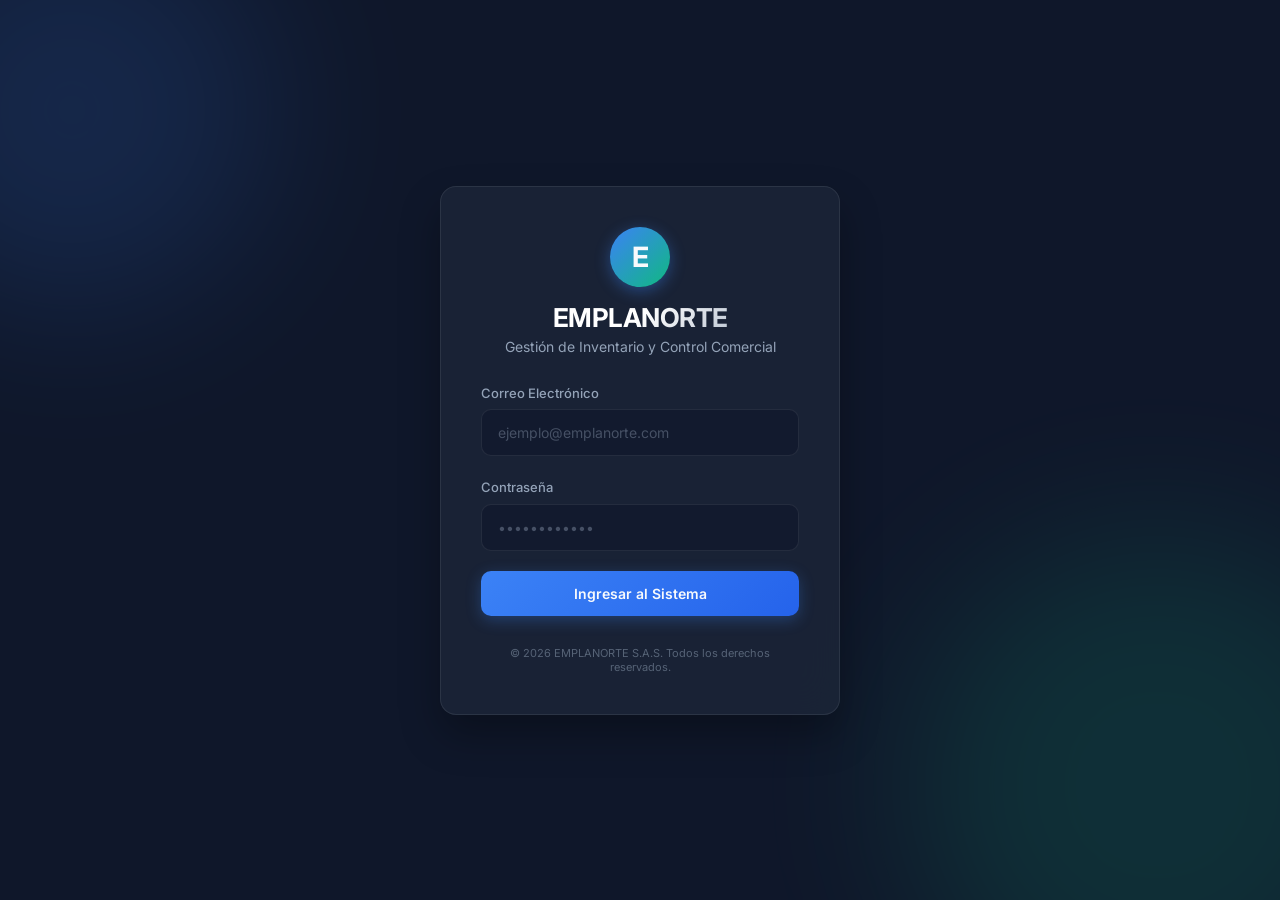
==== src/frontend/index.html @ bae35817 "Se trabajo el backen, frontend, una modificaion a la bd y ademas las pruenas unitarias" ====
<!DOCTYPE html>
<html lang="es">
<head>
    <meta charset="UTF-8">
    <meta name="viewport" content="width=device-width, initial-scale=1.0">
    <title>EMPLANORTE - Iniciar Sesión</title>
    <!-- Google Fonts: Inter -->
    <link rel="preconnect" href="https://fonts.googleapis.com">
    <link rel="preconnect" href="https://fonts.gstatic.com" crossorigin>
    <link href="https://fonts.googleapis.com/css2?family=Inter:wght@300;400;500;600;700&display=swap" rel="stylesheet">
    <!-- Estilos base y de login -->
    <link rel="stylesheet" href="css/styles.css">
</head>
<body class="login-body">
    <div class="login-background">
        <div class="circle circle-1"></div>
        <div class="circle circle-2"></div>
    </div>
    
    <main class="login-container">
        <div class="login-card">
            <div class="login-header">
                <div class="logo-placeholder">E</div>
                <h1>EMPLANORTE</h1>
                <p>Gestión de Inventario y Control Comercial</p>
            </div>
            
            <form id="loginForm" class="login-form">
                <div class="form-group">
                    <label for="correo">Correo Electrónico</label>
                    <div class="input-wrapper">
                        <input type="email" id="correo" placeholder="ejemplo@emplanorte.com" required>
                    </div>
                </div>
                
                <div class="form-group">
                    <div class="label-row">
                        <label for="contrasena">Contraseña</label>
                    </div>
                    <div class="input-wrapper">
                        <input type="password" id="contrasena" placeholder="••••••••••••" required>
                    </div>
                </div>

                <div id="errorMessage" class="error-message hidden">
                    Credenciales incorrectas. Intente nuevamente.
                </div>
                
                <button type="submit" id="btnLogin" class="btn btn-primary btn-block">
                    <span>Ingresar al Sistema</span>
                    <div class="btn-shine"></div>
                </button>
            </form>
            
            <div class="login-footer">
                <p>&copy; 2026 EMPLANORTE S.A.S. Todos los derechos reservados.</p>
            </div>
        </div>
    </main>

    <!-- Scripts de lógica base -->
    <script src="js/api.js"></script>
    <script>
        document.getElementById('loginForm').addEventListener('submit', async (e) => {
            e.preventDefault();
            const correo = document.getElementById('correo').value;
            const contrasena = document.getElementById('contrasena').value;
            const errorMsg = document.getElementById('errorMessage');
            const btn = document.getElementById('btnLogin');
            
            errorMsg.classList.add('hidden');
            btn.disabled = true;
            btn.classList.add('loading');

            try {
                const response = await ApiClient.login(correo, contrasena);
                if (response.token) {
                    // Guardar datos de sesión
                    localStorage.setItem('emplanorte_session', JSON.stringify(response));
                    // Redirigir al dashboard
                    window.location.href = 'pages/dashboard.html';
                } else {
                    errorMsg.textContent = response.message || 'Credenciales incorrectas';
                    errorMsg.classList.remove('hidden');
                }
            } catch (err) {
                errorMsg.textContent = 'Error de conexión con el servidor backend.';
                errorMsg.classList.remove('hidden');
                console.error(err);
            } finally {
                btn.disabled = false;
                btn.classList.remove('loading');
            }
        });
    </script>
</body>
</html>
---- src/frontend/css/styles.css ----
/* ============================================================
   ESTILOS GLOBALES - EMPLANORTE S.A.S.
   Diseño Premium: Dark Mode/Glassmorphism y Tipografía Moderna
   ============================================================ */

:root {
    /* Paleta de colores */
    --bg-dark: #0f172a;       /* Slate 900 */
    --bg-card: rgba(30, 41, 59, 0.7); /* Slate 800 translúcido */
    --primary: #3b82f6;       /* Azul eléctrico */
    --primary-hover: #2563eb;
    --accent: #10b981;        /* Verde menta/esmeralda */
    --text-primary: #f8fafc;  /* Blanco suave */
    --text-secondary: #94a3b8;/* Gris slate */
    --border-color: rgba(255, 255, 255, 0.08);
    --border-focus: #3b82f6;
    
    /* Fuentes y bordes */
    --font-sans: 'Inter', sans-serif;
    --radius-lg: 16px;
    --radius-md: 10px;
    --transition: all 0.3s cubic-bezier(0.4, 0, 0.2, 1);
}

/* Reset base */
* {
    margin: 0;
    padding: 0;
    box-sizing: border-box;
}

body {
    font-family: var(--font-sans);
    background-color: var(--bg-dark);
    color: var(--text-primary);
    min-height: 100vh;
    overflow-x: hidden;
}

/* ============================================================
   ESTILOS DE INICIAR SESIÓN (LOGIN)
   ============================================================ */

.login-body {
    display: flex;
    justify-content: center;
    align-items: center;
    position: relative;
}

/* Esferas decorativas de fondo para Glassmorphism */
.login-background {
    position: absolute;
    width: 100%;
    height: 100%;
    overflow: hidden;
    z-index: 1;
}

.circle {
    position: absolute;
    border-radius: 50%;
    filter: blur(80px);
    opacity: 0.15;
}

.circle-1 {
    width: 400px;
    height: 400px;
    background: var(--primary);
    top: -10%;
    left: -10%;
}

.circle-2 {
    width: 500px;
    height: 500px;
    background: var(--accent);
    bottom: -15%;
    right: -10%;
}

/* Contenedor principal del Login */
.login-container {
    position: relative;
    width: 100%;
    max-width: 440px;
    padding: 20px;
    z-index: 10;
}

/* Tarjeta de Login (Glassmorphism) */
.login-card {
    background: var(--bg-card);
    backdrop-filter: blur(20px);
    -webkit-backdrop-filter: blur(20px);
    border: 1px solid var(--border-color);
    border-radius: var(--radius-lg);
    padding: 40px;
    box-shadow: 0 20px 40px rgba(0, 0, 0, 0.3);
    animation: fadeIn 0.6s ease-out;
}

.login-header {
    text-align: center;
    margin-bottom: 30px;
}

.logo-placeholder {
    width: 60px;
    height: 60px;
    background: linear-gradient(135deg, var(--primary), var(--accent));
    border-radius: 50%;
    display: flex;
    justify-content: center;
    align-items: center;
    margin: 0 auto 15px;
    font-size: 28px;
    font-weight: 700;
    color: var(--text-primary);
    box-shadow: 0 4px 15px rgba(59, 130, 246, 0.4);
}

.login-header h1 {
    font-size: 26px;
    font-weight: 700;
    letter-spacing: -0.5px;
    margin-bottom: 5px;
    background: linear-gradient(135deg, #ffffff 50%, var(--text-secondary));
    -webkit-background-clip: text;
    -webkit-text-fill-color: transparent;
}

.login-header p {
    color: var(--text-secondary);
    font-size: 14px;
}

/* Inputs y Formularios */
.login-form {
    display: flex;
    flex-direction: column;
    gap: 20px;
}

.form-group {
    display: flex;
    flex-direction: column;
    gap: 8px;
}

.form-group label {
    font-size: 13px;
    font-weight: 500;
    color: var(--text-secondary);
}

.input-wrapper {
    position: relative;
}

.input-wrapper input {
    width: 100%;
    padding: 14px 16px;
    background: rgba(15, 23, 42, 0.6);
    border: 1px solid var(--border-color);
    border-radius: var(--radius-md);
    color: var(--text-primary);
    font-size: 14px;
    font-family: var(--font-sans);
    outline: none;
    transition: var(--transition);
}

.input-wrapper input:focus {
    border-color: var(--border-focus);
    box-shadow: 0 0 0 3px rgba(59, 130, 246, 0.2);
    background: rgba(15, 23, 42, 0.8);
}

.input-wrapper input::placeholder {
    color: rgba(148, 163, 184, 0.4);
}

/* Botones Premium */
.btn {
    display: inline-flex;
    justify-content: center;
    align-items: center;
    padding: 14px 24px;
    border: none;
    border-radius: var(--radius-md);
    font-size: 14px;
    font-weight: 600;
    font-family: var(--font-sans);
    cursor: pointer;
    transition: var(--transition);
    position: relative;
    overflow: hidden;
}

.btn-primary {
    background: linear-gradient(135deg, var(--primary), var(--primary-hover));
    color: var(--text-primary);
    box-shadow: 0 4px 15px rgba(59, 130, 246, 0.3);
}

.btn-primary:hover {
    transform: translateY(-2px);
    box-shadow: 0 6px 20px rgba(59, 130, 246, 0.4);
}

.btn-primary:active {
    transform: translateY(0);
}

.btn-block {
    width: 100%;
}

/* Brillo en Hover para Botones */
.btn-shine {
    position: absolute;
    top: 0;
    left: -100%;
    width: 50%;
    height: 100%;
    background: linear-gradient(
        to right,
        rgba(255, 255, 255, 0) 0%,
        rgba(255, 255, 255, 0.3) 100%
    );
    transform: skewX(-25deg);
    transition: 0.75s;
}

.btn:hover .btn-shine {
    left: 125%;
}

/* Mensajes de error */
.error-message {
    background: rgba(239, 68, 68, 0.1);
    border: 1px solid rgba(239, 68, 68, 0.2);
    color: #f87171;
    font-size: 13px;
    padding: 12px;
    border-radius: var(--radius-md);
    text-align: center;
    animation: shake 0.4s ease-in-out;
}

.hidden {
    display: none;
}

/* Footer del Login */
.login-footer {
    margin-top: 30px;
    text-align: center;
}

.login-footer p {
    font-size: 11px;
    color: rgba(148, 163, 184, 0.5);
}

/* ============================================================
   ANIMACIONES
   ============================================================ */

@keyframes fadeIn {
    from {
        opacity: 0;
        transform: translateY(20px);
    }
    to {
        opacity: 1;
        transform: translateY(0);
    }
}

@keyframes shake {
    0%, 100% { transform: translateX(0); }
    25% { transform: translateX(-6px); }
    75% { transform: translateX(6px); }
}

/* Efecto de cargando en botón */
.btn.loading span {
    visibility: hidden;
    opacity: 0;
}

.btn.loading::after {
    content: "";
    position: absolute;
    width: 20px;
    height: 20px;
    top: 0;
    left: 0;
    right: 0;
    bottom: 0;
    margin: auto;
    border: 3px solid transparent;
    border-top-color: var(--text-primary);
    border-radius: 50%;
    animation: spin 1s ease infinite;
}

@keyframes spin {
    from { transform: rotate(0deg); }
    to { transform: rotate(360deg); }
}
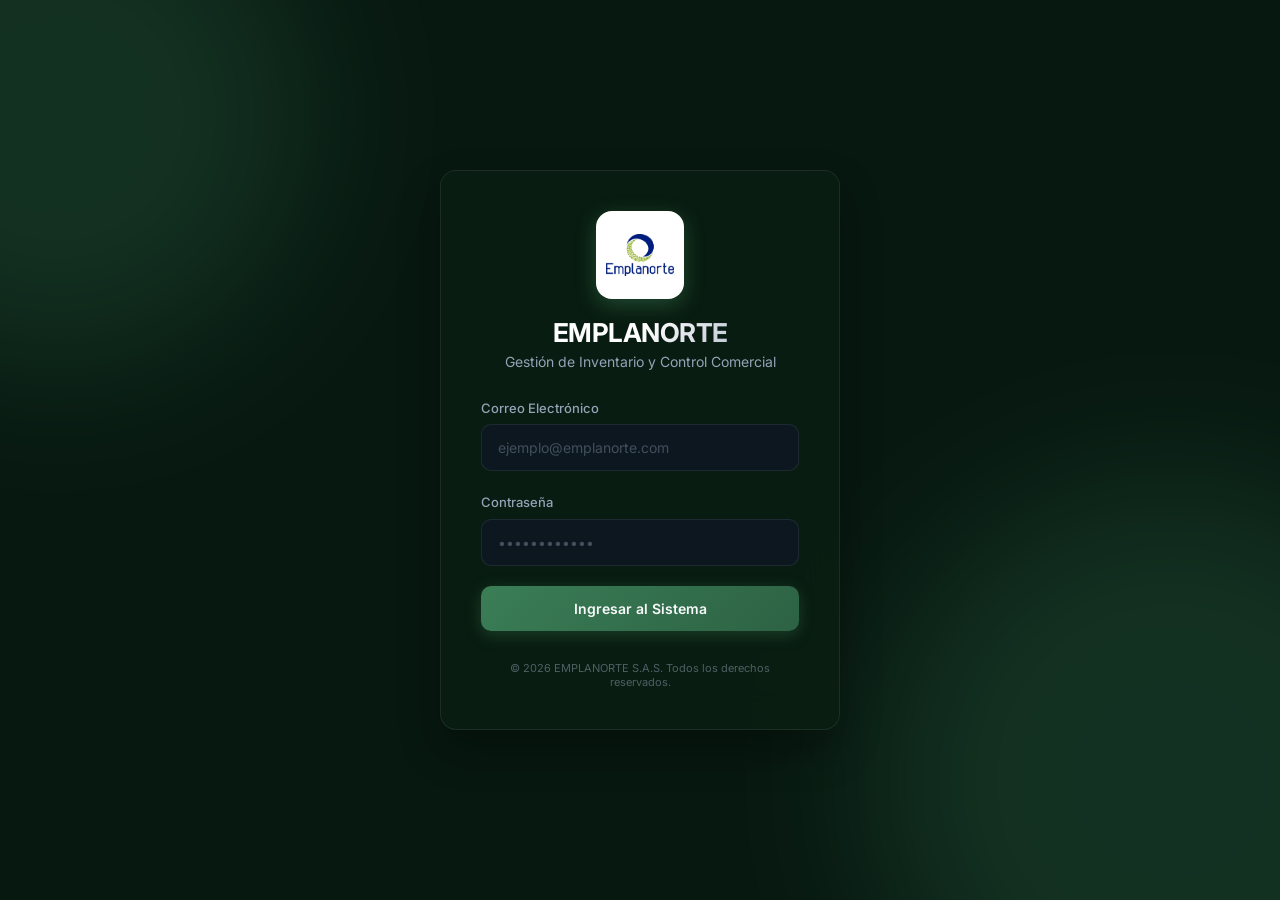
==== commit e31f463e: "modificaion al frontend y se añadio un apartado de gaficas para resumenes de ventas y compras ademas" ====
--- a/src/frontend/index.html
+++ b/src/frontend/index.html
@@ -4,6 +4,7 @@
     <meta charset="UTF-8">
     <meta name="viewport" content="width=device-width, initial-scale=1.0">
     <title>EMPLANORTE - Iniciar Sesión</title>
+    <link rel="icon" type="image/png" href="img/Logo.png">
     <!-- Google Fonts: Inter -->
     <link rel="preconnect" href="https://fonts.googleapis.com">
     <link rel="preconnect" href="https://fonts.gstatic.com" crossorigin>
@@ -20,7 +21,9 @@
     <main class="login-container">
         <div class="login-card">
             <div class="login-header">
-                <div class="logo-placeholder">E</div>
+                <div class="login-logo-wrapper">
+                    <img src="img/Logo.png" alt="EMPLANORTE">
+                </div>
                 <h1>EMPLANORTE</h1>
                 <p>Gestión de Inventario y Control Comercial</p>
             </div>
--- a/src/frontend/css/styles.css
+++ b/src/frontend/css/styles.css
@@ -5,15 +5,15 @@
 
 :root {
     /* Paleta de colores */
-    --bg-dark: #0f172a;       /* Slate 900 */
-    --bg-card: rgba(30, 41, 59, 0.7); /* Slate 800 translúcido */
-    --primary: #3b82f6;       /* Azul eléctrico */
-    --primary-hover: #2563eb;
-    --accent: #10b981;        /* Verde menta/esmeralda */
+    --bg-dark: #071810;       /* Verde muy oscuro / casi negro */
+    --bg-card: rgba(10, 30, 18, 0.80); /* Verde oscuro translúcido */
+    --primary: #3a7e56;       /* Verde EMPLANORTE */
+    --primary-hover: #2d6244;
+    --accent: #6ee7a0;        /* Verde claro complementario */
     --text-primary: #f8fafc;  /* Blanco suave */
     --text-secondary: #94a3b8;/* Gris slate */
     --border-color: rgba(255, 255, 255, 0.08);
-    --border-focus: #3b82f6;
+    --border-focus: #4ade80;
     
     /* Fuentes y bordes */
     --font-sans: 'Inter', sans-serif;
@@ -65,19 +65,21 @@
 }
 
 .circle-1 {
-    width: 400px;
-    height: 400px;
-    background: var(--primary);
-    top: -10%;
-    left: -10%;
-}
-
-.circle-2 {
     width: 500px;
     height: 500px;
+    background: var(--primary);
+    top: -15%;
+    left: -15%;
+    opacity: 0.25;
+}
+
+.circle-2 {
+    width: 600px;
+    height: 600px;
     background: var(--accent);
-    bottom: -15%;
-    right: -10%;
+    bottom: -20%;
+    right: -15%;
+    opacity: 0.12;
 }
 
 /* Contenedor principal del Login */
@@ -106,19 +108,23 @@
     margin-bottom: 30px;
 }
 
-.logo-placeholder {
-    width: 60px;
-    height: 60px;
-    background: linear-gradient(135deg, var(--primary), var(--accent));
-    border-radius: 50%;
+.login-logo-wrapper {
+    width: 88px;
+    height: 88px;
+    background: #ffffff;
+    border-radius: 16px;
     display: flex;
     justify-content: center;
     align-items: center;
-    margin: 0 auto 15px;
-    font-size: 28px;
-    font-weight: 700;
-    color: var(--text-primary);
-    box-shadow: 0 4px 15px rgba(59, 130, 246, 0.4);
+    margin: 0 auto 18px;
+    padding: 10px;
+    box-shadow: 0 6px 20px rgba(58, 126, 86, 0.45);
+}
+
+.login-logo-wrapper img {
+    width: 100%;
+    height: 100%;
+    object-fit: contain;
 }
 
 .login-header h1 {
@@ -174,8 +180,8 @@
 
 .input-wrapper input:focus {
     border-color: var(--border-focus);
-    box-shadow: 0 0 0 3px rgba(59, 130, 246, 0.2);
-    background: rgba(15, 23, 42, 0.8);
+    box-shadow: 0 0 0 3px rgba(58, 126, 86, 0.25);
+    background: rgba(7, 24, 16, 0.85);
 }
 
 .input-wrapper input::placeholder {
@@ -202,12 +208,12 @@
 .btn-primary {
     background: linear-gradient(135deg, var(--primary), var(--primary-hover));
     color: var(--text-primary);
-    box-shadow: 0 4px 15px rgba(59, 130, 246, 0.3);
+    box-shadow: 0 4px 15px rgba(58, 126, 86, 0.35);
 }
 
 .btn-primary:hover {
     transform: translateY(-2px);
-    box-shadow: 0 6px 20px rgba(59, 130, 246, 0.4);
+    box-shadow: 0 6px 20px rgba(58, 126, 86, 0.50);
 }
 
 .btn-primary:active {
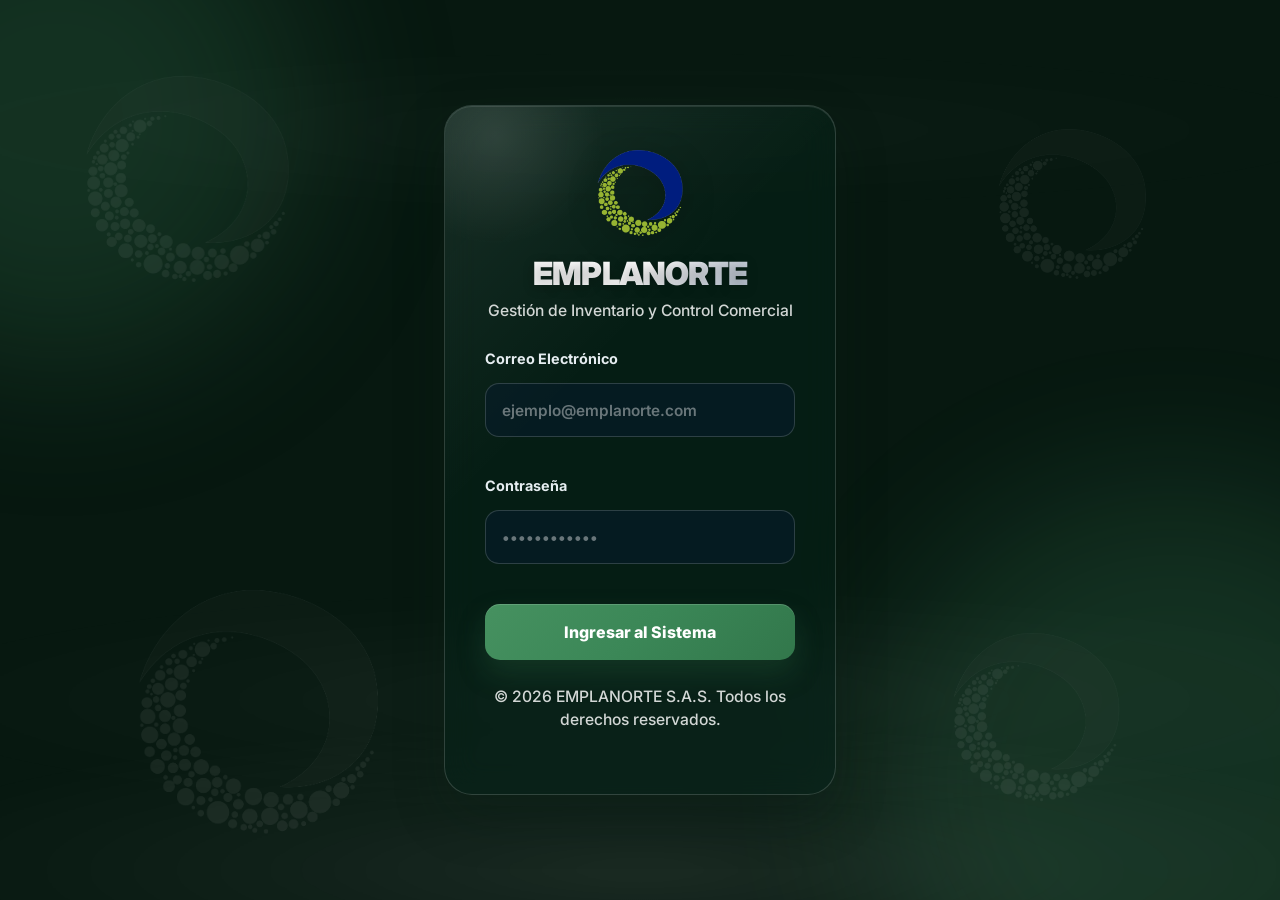
==== commit 50a45e6b: "Mejora visual del login con animaciones Se mejoró la pantalla de inicio de sesión del sistema Emplan" ====
--- a/src/frontend/index.html
+++ b/src/frontend/index.html
@@ -13,17 +13,30 @@
     <link rel="stylesheet" href="css/styles.css">
 </head>
 <body class="login-body">
+
     <div class="login-background">
         <div class="circle circle-1"></div>
         <div class="circle circle-2"></div>
     </div>
-    
+<body class="login-page">
+
+    <div class="login-background">
+        <span class="bg-wave wave-1"></span>
+        <span class="bg-wave wave-2"></span>
+        <span class="bg-wave wave-3"></span>
+
+        <span class="bg-logo logo-1"></span>
+        <span class="bg-logo logo-2"></span>
+        <span class="bg-logo logo-3"></span>
+        <span class="bg-logo logo-4"></span>
+    </div>
+
     <main class="login-container">
         <div class="login-card">
             <div class="login-header">
-                <div class="login-logo-wrapper">
-                    <img src="img/Logo.png" alt="EMPLANORTE">
-                </div>
+               <div class="logo-container">
+    <img src="img/Circulo.png" alt="Emplanorte" class="logo">
+</div>
                 <h1>EMPLANORTE</h1>
                 <p>Gestión de Inventario y Control Comercial</p>
             </div>
--- a/src/frontend/css/styles.css
+++ b/src/frontend/css/styles.css
@@ -318,3 +318,776 @@
     from { transform: rotate(0deg); }
     to { transform: rotate(360deg); }
 }
+/* ============================================================
+   LOGIN MEJORADO - EMPLANORTE
+   Autor: Salomé A.
+   Fecha: 08/06/2026
+   ============================================================ */
+
+:root {
+    --login-green-dark: #061f15;
+    --login-green: #1f6b43;
+    --login-green-light: #3d8b5a;
+    --login-blue: #1d4ed8;
+    --login-white: #ffffff;
+    --login-muted: #a9b8c7;
+    --login-border: rgba(255, 255, 255, 0.14);
+    --login-input: rgba(15, 29, 42, 0.88);
+}
+
+/* Fondo general del login */
+.login-page,
+body.login-page {
+    min-height: 100vh;
+    margin: 0;
+    font-family: 'Inter', sans-serif;
+    background:
+        radial-gradient(circle at top left, rgba(255,255,255,0.10), transparent 25%),
+        radial-gradient(circle at bottom right, rgba(208, 250, 208, 0.33), transparent 22%),
+        linear-gradient(135deg, #3a7f5c 0%, #4f9872 30%, #78b39a 58%, #dbe5eb 100%);
+    overflow: hidden;
+    position: relative;
+}
+
+/* Partículas / luces decorativas */
+.login-page::before,
+body.login-page::before {
+    content: "";
+    position: fixed;
+    inset: -120px;
+    background:
+        radial-gradient(circle, rgba(255, 255, 255, 0.08) 1px, transparent 1px);
+    background-size: 46px 46px;
+    opacity: 0.22;
+    animation: moveParticles 18s linear infinite;
+    pointer-events: none;
+}
+
+.login-page::after,
+body.login-page::after {
+    content: "";
+    position: fixed;
+    width: 520px;
+    height: 520px;
+    right: -180px;
+    bottom: -180px;
+    border-radius: 50%;
+    background: radial-gradient(circle, rgba(61, 139, 90, 0.30), transparent 68%);
+    filter: blur(8px);
+    animation: floatLight 7s ease-in-out infinite alternate;
+    pointer-events: none;
+}
+
+@keyframes moveParticles {
+    from {
+        transform: translate(0, 0);
+    }
+    to {
+        transform: translate(46px, 46px);
+    }
+}
+
+@keyframes floatLight {
+    from {
+        transform: translateY(0) scale(1);
+    }
+    to {
+        transform: translateY(-28px) scale(1.08);
+    }
+}
+
+/* Contenedor principal */
+.login-container {
+    min-height: 100vh;
+    display: flex;
+    align-items: center;
+    justify-content: center;
+    padding: 24px;
+    position: relative;
+    z-index: 2;
+}
+
+/* Tarjeta del login */
+.login-card {
+    width: 100%;
+    max-width: 430px;
+    padding: 42px 40px 34px;
+    border-radius: 28px;
+    background: rgba(10, 45, 30, 0.30);
+    border: 1px solid rgba(255, 255, 255, 0.22);
+    backdrop-filter: blur(18px);
+    -webkit-backdrop-filter: blur(18px);
+    box-shadow:
+        0 24px 50px rgba(25, 55, 42, 0.20),
+        inset 0 1px 0 rgba(255, 255, 255, 0.14);
+    position: relative;
+    overflow: hidden;
+    animation: cardIn 0.75s ease both;
+}
+
+/* Brillo superior de la tarjeta */
+.login-card::before {
+    content: "";
+    position: absolute;
+    top: -120px;
+    left: -80px;
+    width: 240px;
+    height: 240px;
+    background: radial-gradient(circle, rgba(61, 139, 90, 0.26), transparent 70%);
+    pointer-events: none;
+}
+
+.login-card::after {
+    content: "";
+    position: absolute;
+    inset: 0;
+    border-radius: 26px;
+    background: linear-gradient(135deg, rgba(255,255,255,0.08), transparent 38%);
+    pointer-events: none;
+}
+
+@keyframes loginCardIn {
+    from {
+        opacity: 0;
+        transform: translateY(24px) scale(0.97);
+    }
+    to {
+        opacity: 1;
+        transform: translateY(0) scale(1);
+    }
+}
+
+/* Logo sin fondo */
+.logo-container {
+    display: flex;
+    justify-content: center;
+    margin-bottom: 18px;
+    position: relative;
+    z-index: 2;
+}
+
+.logo {
+    width: 82px;
+    height: 82px;
+    object-fit: contain;
+    background: transparent !important;
+    border-radius: 50%;
+    padding: 0 !important;
+    box-shadow: none !important;
+    filter: drop-shadow(0 10px 22px rgba(0, 0, 0, 0.28));
+    animation: logoFloat 2.8s ease-in-out infinite;
+}
+
+@keyframes logoFloat {
+    0%, 100% {
+        transform: translateY(0) scale(1);
+    }
+    50% {
+        transform: translateY(-7px) scale(1.04);
+    }
+}
+
+/* Título */
+.login-title,
+.login-card h1 {
+    margin: 0;
+    text-align: center;
+    color: var(--login-white);
+    font-size: 2rem;
+    font-weight: 900;
+    letter-spacing: -0.8px;
+    position: relative;
+    z-index: 2;
+    text-shadow: 0 3px 12px rgba(0, 0, 0, 0.22);
+}
+
+.login-subtitle,
+.login-card p {
+    margin: 8px 0 30px;
+    text-align: center;
+    color: var(--login-muted);
+    font-size: 0.95rem;
+    font-weight: 500;
+    position: relative;
+    z-index: 2;
+}
+
+/* Formulario */
+.login-form,
+#loginForm {
+    position: relative;
+    z-index: 2;
+}
+
+.form-group {
+    margin-bottom: 20px;
+}
+
+.form-group label {
+    display: block;
+    margin-bottom: 8px;
+    color: #b8c8d8;
+    font-size: 0.88rem;
+    font-weight: 700;
+}
+
+.form-group input {
+    width: 100%;
+    height: 54px;
+    padding: 0 16px;
+    border-radius: 14px;
+    border: 1px solid rgba(255,255,255,0.20);
+    background: rgba(11, 34, 54, 0.38);
+    color: #ffffff;
+    font-size: 0.96rem;
+    font-weight: 600;
+    outline: none;
+    box-sizing: border-box;
+    transition: all 0.25s ease;
+}
+
+.form-group input::placeholder {
+    color: rgba(169, 184, 199, 0.55);
+}
+
+.form-group input:focus {
+    border-color: rgba(61, 139, 90, 0.95);
+    box-shadow:
+        0 0 0 4px rgba(61, 139, 90, 0.18),
+        0 10px 22px rgba(0, 0, 0, 0.14);
+    transform: translateY(-1px);
+}
+
+/* Mensajes de error */
+.error-message,
+#loginError {
+    display: none;
+    margin: 2px 0 18px;
+    padding: 13px 14px;
+    border-radius: 14px;
+    background: rgba(239, 68, 68, 0.13);
+    border: 1px solid rgba(239, 68, 68, 0.35);
+    color: #ff8b8b;
+    font-size: 0.88rem;
+    font-weight: 700;
+    text-align: center;
+    animation: shakeError 0.35s ease;
+}
+
+.error-message.show,
+#loginError.show {
+    display: block;
+}
+
+@keyframes shakeError {
+    0%, 100% {
+        transform: translateX(0);
+    }
+    25% {
+        transform: translateX(-5px);
+    }
+    75% {
+        transform: translateX(5px);
+    }
+}
+
+/* Botón principal */
+.login-button,
+.btn-login,
+button[type="submit"] {
+    width: 100%;
+    height: 56px;
+    border: none;
+    border-radius: 15px;
+    background: linear-gradient(135deg, #3d8b5a 0%, #2f7a50 45%, #256f48 100%);
+    color: #ffffff;
+    font-size: 0.98rem;
+    font-weight: 800;
+    cursor: pointer;
+    box-shadow:
+        0 14px 28px rgba(47, 122, 80, 0.28),
+        inset 0 1px 0 rgba(255, 255, 255, 0.18);
+    transition: all 0.25s ease;
+    position: relative;
+    overflow: hidden;
+}
+
+.login-button::before,
+.btn-login::before,
+button[type="submit"]::before {
+    content: "";
+    position: absolute;
+    top: 0;
+    left: -120%;
+    width: 80%;
+    height: 100%;
+    background: linear-gradient(90deg, transparent, rgba(255,255,255,0.25), transparent);
+    transition: left 0.55s ease;
+}
+
+.login-button:hover,
+.btn-login:hover,
+button[type="submit"]:hover {
+    transform: translateY(-2px);
+    box-shadow:
+        0 18px 36px rgba(47, 122, 80, 0.38),
+        inset 0 1px 0 rgba(255, 255, 255, 0.20);
+}
+
+.login-button:hover::before,
+.btn-login:hover::before,
+button[type="submit"]:hover::before {
+    left: 120%;
+}
+
+.login-button:active,
+.btn-login:active,
+button[type="submit"]:active {
+    transform: translateY(0);
+}
+
+/* Footer */
+.login-footer {
+    margin-top: 28px;
+    color: rgba(169, 184, 199, 0.70);
+    font-size: 0.76rem;
+    text-align: center;
+    line-height: 1.4;
+    position: relative;
+    z-index: 2;
+}
+
+/* Responsive */
+@media (max-width: 520px) {
+    .login-card {
+        padding: 34px 24px 28px;
+        border-radius: 22px;
+    }
+
+    .logo {
+        width: 72px;
+        height: 72px;
+    }
+
+    .login-title,
+    .login-card h1 {
+        font-size: 1.75rem;
+    }
+}
+/* ============================================================
+   FONDO ANIMADO LOGIN - EMPLANORTE
+   Más claro, con olas y logos al fondo
+   ============================================================ */
+
+body.login-page {
+    min-height: 100vh;
+    margin: 0;
+    font-family: 'Inter', sans-serif;
+    background: linear-gradient(135deg, #255840 0%, #2f7a50 28%, #3f8f67 52%, #dfe7ec 100%);
+    overflow: hidden;
+    position: relative;
+}
+
+/* Capa general del fondo */
+.login-background {
+    position: fixed;
+    inset: 0;
+    overflow: hidden;
+    pointer-events: none;
+    z-index: 0;
+}
+
+/* Olas suaves */
+.bg-wave {
+    position: absolute;
+    left: -15%;
+    width: 130%;
+    border-radius: 45%;
+    filter: blur(6px);
+    opacity: 0.45;
+    background: radial-gradient(ellipse at center,
+        rgba(255, 255, 255, 0.18) 0%,
+        rgba(255, 255, 255, 0.08) 35%,
+        transparent 72%);
+}
+
+.wave-1 {
+    height: 300px;
+    bottom: -120px;
+    animation: waveMove1 12s ease-in-out infinite alternate;
+}
+
+.wave-2 {
+    height: 240px;
+    bottom: 80px;
+    animation: waveMove2 14s ease-in-out infinite alternate;
+    opacity: 0.24;
+}
+
+.wave-3 {
+    height: 180px;
+    top: 40px;
+    animation: waveMove3 16s ease-in-out infinite alternate;
+    opacity: 0.14;
+}
+
+@keyframes waveMove1 {
+    from {
+        transform: translateX(-40px) translateY(0px) scaleX(1);
+    }
+    to {
+        transform: translateX(40px) translateY(-16px) scaleX(1.04);
+    }
+}
+
+@keyframes waveMove2 {
+    from {
+        transform: translateX(30px) translateY(0px) scaleX(1);
+    }
+    to {
+        transform: translateX(-30px) translateY(18px) scaleX(1.03);
+    }
+}
+
+@keyframes waveMove3 {
+    from {
+        transform: translateX(-20px) translateY(0px);
+    }
+    to {
+        transform: translateX(24px) translateY(10px);
+    }
+}
+
+/* Logos de fondo como marca de agua */
+.bg-logo {
+    position: absolute;
+    background: url("../img/Circulo.png") center/contain no-repeat;
+    opacity: 0.07;
+    filter: grayscale(1) brightness(2.8) contrast(0.80);
+    transform-origin: center;
+    will-change: transform, opacity;
+}
+
+/* círculo superior izquierdo */
+.logo-1 {
+    width: 220px;
+    height: 220px;
+    top: 8%;
+    left: 6%;
+    animation: floatLogo1 16s ease-in-out infinite alternate;
+}
+
+/* círculo superior derecho */
+.logo-2 {
+    width: 160px;
+    height: 160px;
+    right: 10%;
+    top: 14%;
+    animation: floatLogo2 18s ease-in-out infinite alternate;
+}
+
+/* círculo inferior izquierdo */
+.logo-3 {
+    width: 260px;
+    height: 260px;
+    left: 10%;
+    bottom: 6%;
+    animation: floatLogo3 20s ease-in-out infinite alternate;
+}
+
+/* círculo inferior derecho */
+.logo-4 {
+    width: 180px;
+    height: 180px;
+    right: 12%;
+    bottom: 10%;
+    animation: floatLogo4 17s ease-in-out infinite alternate;
+}
+
+@keyframes floatLogo1 {
+    0% {
+        transform: translate(0, 0) rotate(0deg) scale(1);
+        opacity: 0.05;
+    }
+    50% {
+        transform: translate(18px, -12px) rotate(4deg) scale(1.03);
+        opacity: 0.08;
+    }
+    100% {
+        transform: translate(-8px, 14px) rotate(-3deg) scale(0.98);
+        opacity: 0.06;
+    }
+}
+
+@keyframes floatLogo2 {
+    0% {
+        transform: translate(0, 0) rotate(0deg) scale(1);
+        opacity: 0.04;
+    }
+    50% {
+        transform: translate(-16px, 10px) rotate(-5deg) scale(1.04);
+        opacity: 0.07;
+    }
+    100% {
+        transform: translate(10px, -12px) rotate(3deg) scale(0.98);
+        opacity: 0.05;
+    }
+}
+
+@keyframes floatLogo3 {
+    0% {
+        transform: translate(0, 0) rotate(0deg) scale(1);
+        opacity: 0.05;
+    }
+    50% {
+        transform: translate(22px, -18px) rotate(5deg) scale(1.02);
+        opacity: 0.08;
+    }
+    100% {
+        transform: translate(-10px, 8px) rotate(-4deg) scale(0.97);
+        opacity: 0.06;
+    }
+}
+
+@keyframes floatLogo4 {
+    0% {
+        transform: translate(0, 0) rotate(0deg) scale(1);
+        opacity: 0.04;
+    }
+    50% {
+        transform: translate(-14px, -14px) rotate(4deg) scale(1.03);
+        opacity: 0.07;
+    }
+    100% {
+        transform: translate(12px, 10px) rotate(-3deg) scale(0.98);
+        opacity: 0.05;
+    }
+}
+/* Contenedor del login */
+.login-container {
+    min-height: 100vh;
+    display: flex;
+    align-items: center;
+    justify-content: center;
+    padding: 24px;
+    position: relative;
+    z-index: 2;
+}
+
+/* Tarjeta del login */
+.login-card {
+    width: 100%;
+    max-width: 430px;
+    padding: 42px 40px 34px;
+    border-radius: 28px;
+    background: rgba(6, 37, 25, 0.48);
+    border: 1px solid rgba(255, 255, 255, 0.16);
+    backdrop-filter: blur(16px);
+    -webkit-backdrop-filter: blur(16px);
+    box-shadow:
+        0 22px 50px rgba(10, 34, 23, 0.28),
+        inset 0 1px 0 rgba(255, 255, 255, 0.10);
+    position: relative;
+    overflow: hidden;
+    animation: cardIn 0.75s ease both;
+}
+
+.login-card::before {
+    content: "";
+    position: absolute;
+    top: -80px;
+    left: -60px;
+    width: 220px;
+    height: 220px;
+    background: radial-gradient(circle, rgba(255,255,255,0.10), transparent 70%);
+    pointer-events: none;
+}
+
+@keyframes cardIn {
+    from {
+        opacity: 0;
+        transform: translateY(28px) scale(0.97);
+    }
+    to {
+        opacity: 1;
+        transform: translateY(0) scale(1);
+    }
+}
+
+/* Logo principal */
+.logo-container {
+    display: flex;
+    justify-content: center;
+    margin-bottom: 14px;
+    position: relative;
+    z-index: 2;
+}
+
+.logo {
+    width: 92px;
+    height: 92px;
+    object-fit: contain;
+    background: transparent !important;
+    box-shadow: none !important;
+    border-radius: 50%;
+    animation: logoFloat 3s ease-in-out infinite;
+    filter: drop-shadow(0 8px 16px rgba(0, 0, 0, 0.22));
+}
+
+@keyframes logoFloat {
+    0%, 100% {
+        transform: translateY(0px);
+    }
+    50% {
+        transform: translateY(-8px);
+    }
+}
+
+/* Títulos */
+.login-card h1,
+.login-title {
+    margin: 0;
+    text-align: center;
+    color: #ffffff;
+    font-size: 2rem;
+    font-weight: 900;
+    letter-spacing: -0.8px;
+    position: relative;
+    z-index: 2;
+}
+
+.login-card p,
+.login-subtitle {
+    margin: 8px 0 28px;
+    text-align: center;
+    color: rgba(255,255,255,0.82);
+    font-size: 0.98rem;
+    font-weight: 500;
+    position: relative;
+    z-index: 2;
+}
+
+/* Inputs */
+.form-group {
+    margin-bottom: 20px;
+    position: relative;
+    z-index: 2;
+}
+
+.form-group label {
+    display: block;
+    margin-bottom: 8px;
+    color: #e6edf1;
+    font-size: 0.90rem;
+    font-weight: 700;
+}
+
+.form-group input {
+    width: 100%;
+    height: 54px;
+    padding: 0 16px;
+    border-radius: 14px;
+    border: 1px solid rgba(255,255,255,0.16);
+    background: rgba(9, 29, 47, 0.55);
+    color: #ffffff;
+    font-size: 0.96rem;
+    font-weight: 600;
+    outline: none;
+    box-sizing: border-box;
+    transition: all 0.25s ease;
+}
+
+.form-group input::placeholder {
+    color: rgba(255,255,255,0.40);
+}
+
+.form-group input:focus {
+    border-color: rgba(96, 165, 250, 0.55);
+    box-shadow: 0 0 0 4px rgba(96, 165, 250, 0.14);
+    transform: translateY(-1px);
+}
+
+/* Botón */
+button[type="submit"],
+.login-button,
+.btn-login {
+    width: 100%;
+    height: 56px;
+    border: none;
+    border-radius: 15px;
+    background: linear-gradient(135deg, #469160 0%, #3b8757 50%, #32774b 100%);
+    color: #ffffff;
+    font-size: 1rem;
+    font-weight: 800;
+    cursor: pointer;
+    box-shadow:
+        0 14px 28px rgba(50, 119, 75, 0.25),
+        inset 0 1px 0 rgba(255,255,255,0.16);
+    transition: all 0.25s ease;
+    position: relative;
+    overflow: hidden;
+}
+
+button[type="submit"]::before,
+.login-button::before,
+.btn-login::before {
+    content: "";
+    position: absolute;
+    top: 0;
+    left: -120%;
+    width: 80%;
+    height: 100%;
+    background: linear-gradient(90deg, transparent, rgba(255,255,255,0.24), transparent);
+    transition: left 0.6s ease;
+}
+
+button[type="submit"]:hover,
+.login-button:hover,
+.btn-login:hover {
+    transform: translateY(-2px);
+    box-shadow:
+        0 18px 34px rgba(50, 119, 75, 0.30),
+        inset 0 1px 0 rgba(255,255,255,0.18);
+}
+
+button[type="submit"]:hover::before,
+.login-button:hover::before,
+.btn-login:hover::before {
+    left: 120%;
+}
+
+/* Footer */
+.login-footer {
+    margin-top: 26px;
+    text-align: center;
+    color: rgba(255,255,255,0.70);
+    font-size: 0.80rem;
+    line-height: 1.45;
+    position: relative;
+    z-index: 2;
+}
+
+/* Responsive */
+@media (max-width: 520px) {
+    .login-card {
+        padding: 34px 24px 28px;
+        border-radius: 24px;
+    }
+
+    .logo {
+        width: 80px;
+        height: 80px;
+    }
+
+    .login-card h1,
+    .login-title {
+        font-size: 1.75rem;
+    }
+
+    .logo-1,
+    .logo-2,
+    .logo-3,
+    .logo-4 {
+        opacity: 0.04;
+    }
+}
